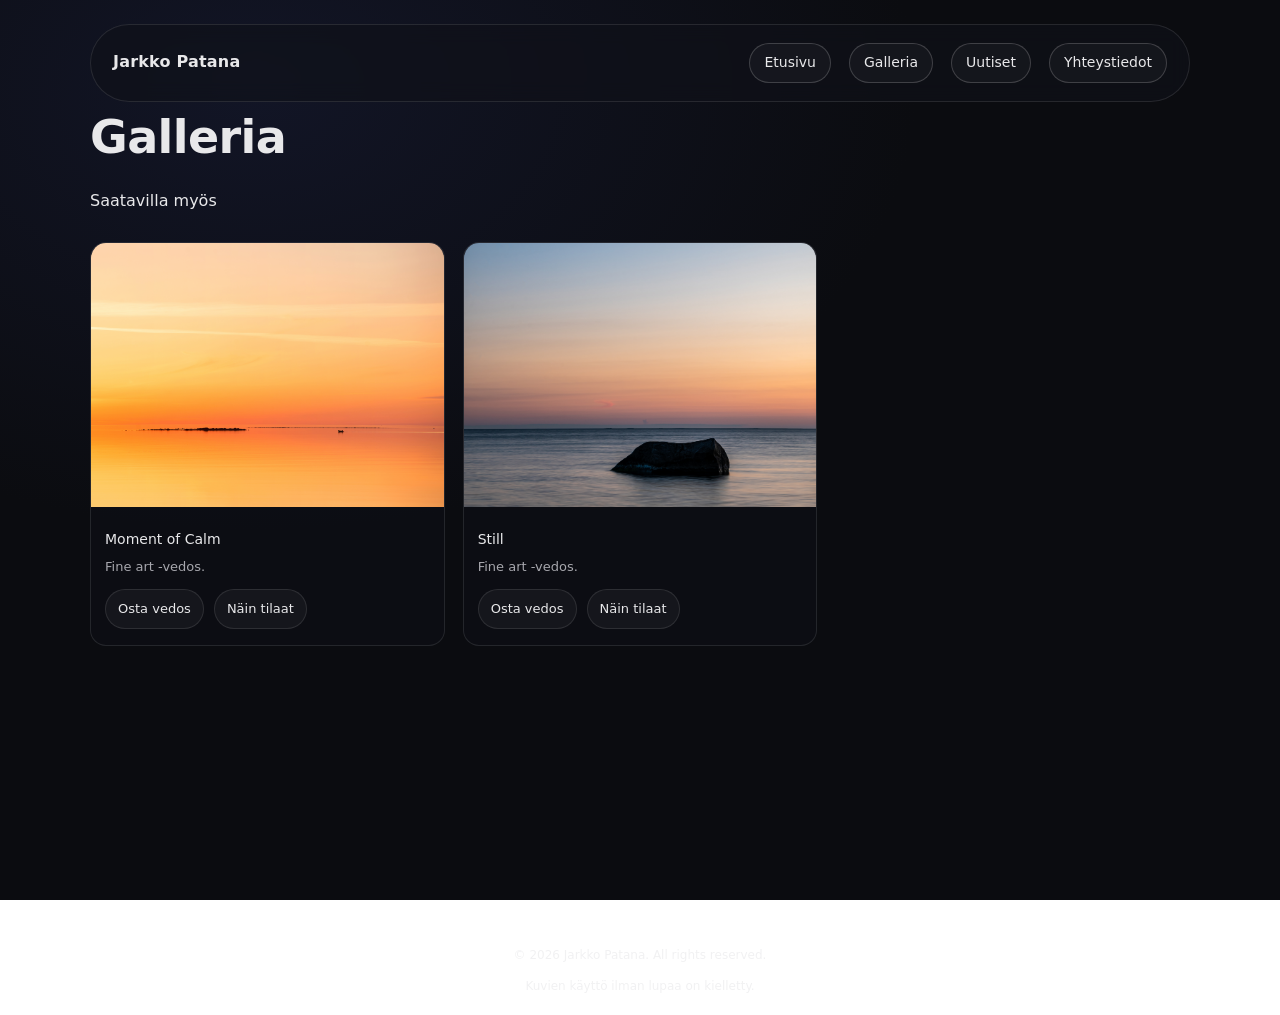
==== archive-fi.html @ 5d74955a "Update archive-fi.html" ====
<!doctype html>
<html lang="en">
<head>
  <link rel="stylesheet" href="styles.css">
  <meta charset="utf-8" />
  <meta name="viewport" content="width=device-width, initial-scale=1" />
  <title>Archive — Jarkko Patana</title>
  <meta name="description" content="Archive selection by Jarkko Patana." />
</head>

<body>
  <div class="container">

    <nav class="nav">
      <div class="brand">Jarkko Patana</div>
      <div class="menu">
        <a href="/index-fi.html">Etusivu</a>
        <a href="/archive-fi.html">Galleria</a>
        <a href="/uutiset.html">Uutiset</a>
        <a href="/contact-fi.html">Yhteystiedot</a>
      </div>
    </nav>

    <section class="section">
      <h1>Galleria</h1>
      <p>Saatavilla myös</p>

      <div class="grid">
        <article class="work">
<a href="/assets/archive-03.jpg" class="lightbox no-save">
  <img src="/assets/archive-03.jpg" alt="Archive 03">
</a>
          <div class="workmeta">
          <p class="worktitle">Moment of Calm</p>
            <p class="workdesc">Fine art -vedos.</p>
            <div class="actions">
              <a class="btn" href="https://docs.google.com/forms/d/e/1FAIpQLSe54Xe6Ayo9Ac7Ew7n4LpBbSAPEj3oTV5v3-NLpCziahSg8EQ/viewform?usp=dialog" target="_blank" rel="noreferrer">
  Osta vedos
</a>

              
  <a class="btn btn-ghost" href="#how-ordering-works">Näin tilaat</a>

      </div>
    </article>

    <article class="work">
    <a href="/assets/work-03.jpg" class="lightbox no-save">
  <img src="/assets/work-03.jpg" alt="Work 03">
</a>
      <div class="workmeta">
        <p class="worktitle">Still</p>
        <p class="workdesc">Fine art -vedos.</p>

<div class="actions">
  <a class="btn" href="https://docs.google.com/forms/d/e/1FAIpQLSdDf1m5AGue2J2q0FluYok-uowPSc6wvSZwdYSK16Ml3hQTvg/viewform?usp=dialog" target="_blank" rel="noreferrer">
  Osta vedos
</a>
  <a class="btn btn-ghost" href="#how-ordering-works">Näin tilaat</a>
</div>
          </div>
          </div>
        </article>
      </div>
    </section>
  <div id="close"></div>
    <section id="how-ordering-works" class="container order-info">
      <h3>Tietoa tilaamisesta</h3>
      <p class="order-close">
        <a class="btn btn-ghost" href="#close">Sulje</a>
      </p>

      <ol class="steps">
        <li><strong>Avaa tilauslomake.</strong> “Osta vedos” -painike vie Google-lomakkeelle, jossa teos on valmiiksi valittuna.</li>
        <li><strong>Täytä tietosi.</strong> Lisää nimesi, sähköpostiosoitteesi ja toimitusosoite (sekä mahdolliset lisätiedot).</li>
        <li><strong>Maksa tilaus.</strong> Lomakkeen lähettämisen jälkeen saat maksulinkin heti seuraavalla sivulla. Saat vielä erillisen viestin, kun vedos on lähetetty.</li>

      </ol>

      <div class="specs">
        <div><span>Koko</span><strong>25 × 30 cm</strong></div>
        <div><span>Paperi</span><strong>Premium matte</strong></div>
        <div><span>Kehys</span><strong>Kehystämätön</strong></div>
        <div><span>Hinta</span><strong>€49</strong></div>
      </div>

      <h3>Tiedonkeruu ja tietosuoja (lyhyesti)</h3>
      <p>
        Kerään tilausta varten vain tarpeelliset tiedot: nimi, sähköposti sekä toimitusosoite ja tilauksen sisältö.
        Tietoja käytetään ainoastaan tilauksen käsittelyyn, yhteydenpitoon ja toimitukseen.
      </p>
      <p>
        Maksu käsitellään <strong>Stripen</strong> kautta. En saa maksukorttitietojasi, vaan ne käsittelee Stripe maksun toteuttamiseksi.
        Google Forms -lomakkeen tiedot tallentuvat Google-tililleni tilauksen käsittelyä varten.
      </p>
      <p>
        Säilytän tilaustietoja vain niin kauan kuin on tarpeen tilauksen hoitamiseksi ja kirjanpidollisten velvoitteiden vuoksi.
        Voit pyytää tietojesi tarkastusta tai poistamista ottamalla yhteyttä.
      </p>

      <p class="order-note">
        Haluatko muita tuotteita? Laita sähköpostia:
        <a href="mailto:jarkkopatana.orders@gmail.com">jarkkopatana.orders@gmail.com</a>
      </p>
    </section>
    <div class="footer">

  </div>

  <!-- lightbox toimii jo indexistä, sama script käy täällä -->
  <div id="lightbox" style="display:none; position:fixed; inset:0; background:rgba(0,0,0,.9); align-items:center; justify-content:center; z-index:999;">
    <img id="lightbox-img" style="max-width:90%; max-height:90%;" />
  </div>

  <script>
    const lb = document.getElementById('lightbox');
    const lbImg = document.getElementById('lightbox-img');

    document.querySelectorAll('a.lightbox').forEach(link => {
      link.addEventListener('click', e => {
        e.preventDefault();
        lbImg.src = link.href;
        lb.style.display = 'flex';
      });
    });

    lb.addEventListener('click', () => {
      lb.style.display = 'none';
      lbImg.src = '';
    });
  </script>
  <footer class="site-footer">
  <p>© 2026 Jarkko Patana. All rights reserved.</p>
<p>Kuvien käyttö ilman lupaa on kielletty.</p>
</footer>
<script>
  document.addEventListener("contextmenu", function (e) {
    if (e.target.tagName === "IMG") {
      e.preventDefault();
    }
  });

  document.addEventListener("dragstart", function (e) {
    if (e.target.tagName === "IMG") {
      e.preventDefault();
    }
  });
</script>
<script>
  document.addEventListener("contextmenu", function (e) {
    if (e.target.closest(".no-save") || e.target.tagName === "IMG") {
      e.preventDefault();
    }
  });

  document.addEventListener("dragstart", function (e) {
    if (e.target.tagName === "IMG") {
      e.preventDefault();
    }
  });
</script>

</body>
</html>
---- styles.css ----
:root{
  --bg:#0b0c10;
  --panel:#10121a;
  --text:#e8e8ea;
  --muted:#a7a7ad;
  --line:rgba(255,255,255,.10);
  --radius:16px;
}

*{ box-sizing:border-box; }
html,body{ margin:0; padding:0; }
body{
  background: radial-gradient(1200px 800px at 20% 10%, #121526 0%, var(--bg) 55%) fixed;
  color:var(--text);
  font-family: ui-sans-serif, system-ui, -apple-system, Segoe UI, Roboto, Arial, sans-serif;
  line-height:1.55;
}

a{ color:var(--text); text-decoration:none; }
a:hover{ opacity:.85; }

.container{
  width:min(1100px, 92vw);
  margin:0 auto;
  padding:48px 0 80px;
}
.nav{
  display:flex;
  gap:18px;
  align-items:center;
  justify-content:space-between;
  padding:18px 22px;
  border:1px solid var(--line);
  background:rgba(16,18,26,.65);
  backdrop-filter: blur(10px);
  border-radius:999px;
}

.menu{
  display:flex;
  gap:18px; /* lisää väliä */
  align-items:center;
  font-size:14px;
  color:var(--muted);
}

/* nav-linkit nappulamaisiksi */
.menu a{
  padding:8px 14px;              /* isompi osuma-alue */
  border-radius:999px;
  border:1px solid rgba(255,255,255,.18);
  background:rgba(255,255,255,.03);
  font-weight:500;
  transition:
    background .15s ease,
    border-color .15s ease,
    transform .12s ease;
}

.menu a:hover{
  background:rgba(255,255,255,.08);
  border-color:rgba(255,255,255,.28);
  transform: translateY(-1px);   /* pieni “nousee” -fiilis */
}


.menu a:hover{
  background:rgba(255,255,255,.06);
  border-color:rgba(255,255,255,.15);
}

.navlinks a{
  padding:6px 12px;
  border-radius:999px;
  border:1px solid transparent;
  transition: background .15s ease, border-color .15s ease;
}

.navlinks a:hover{
  background:rgba(255,255,255,.06);
  border-color:rgba(255,255,255,.15);
}

.brand{
  font-weight:650;
  letter-spacing:.2px;
}

.navlinks a{
  padding:6px 12px;
  border-radius:999px;
  border:1px solid transparent;
  transition: background .15s ease, border-color .15s ease;
}

.navlinks a:hover{
  background:rgba(255,255,255,.06);
  border-color:rgba(255,255,255,.15);
}

.hero{
  background:
    linear-gradient(to right, rgba(0,0,0,0.75), rgba(0,0,0,0.2)),
    url("/assets/hero.jpg");
  background-size: cover;
  background-position: center;
  background-repeat: no-repeat;
  min-height: 70vh;
  display:flex;
  align-items:center;
  padding:60px;
}
.hero-content{
  display: flex;
  flex-direction: column;
  align-items: center;   /* keskittää alemman tekstin h1:n alle */
}

.hero-content h1{
  margin-bottom: 6px;    /* pieni, tyylikäs väli */
}

.hero-content p{
  margin-top: 6px;
  text-align: center;
  max-width: 52ch;     /* pakottaa 1–2 riviä desktopissa */
  white-space: normal; /* sallii rivittymisen */
}

.hero-buttons{ display:flex; gap:12px; flex-wrap:wrap; }

h1{
  margin:0 0 10px;
  font-size: clamp(28px, 4vw, 46px);
  letter-spacing:-.6px;
}

.lead{
  color:var(--muted);
  max-width:70ch;
  margin:0;
}

.grid{
  margin-top:28px;
  display:grid;
  grid-template-columns: repeat(12, 1fr);
  gap:18px;
}

.work{
  grid-column: span 4;
  border:1px solid var(--line);
  border-radius:var(--radius);
  overflow:hidden;
  background:rgba(16,18,26,.35);
  transition: transform .18s ease, border-color .18s ease;
}
.work:hover{
  transform: translateY(-3px);
  border-color: rgba(255,255,255,.18);
}

.work img{
  width:100%;
  display:block;
  aspect-ratio: 4/3;
  object-fit: cover;
  background:#0d0f16;
}

.workmeta{
  padding:14px 14px 16px;
}

.worktitle{
  margin:0 0 6px;
  font-size:14px;
  color:var(--text);
}

.workdesc{
  margin:0 0 12px;
  font-size:13px;
  color:var(--muted);
}

.actions{
  display:flex;
  gap:10px;
  flex-wrap:wrap;
}

.btn{
  display:inline-flex;
  align-items:center;
  justify-content:center;
  padding:9px 12px;
  border-radius:999px;
  border:1px solid var(--line);
  font-size:13px;
  color:var(--text);
  background:rgba(255,255,255,.04);
}
.btn:hover{ background:rgba(255,255,255,.07); }

.footer {
  margin-top: 120px;
  padding-bottom: 60px;
  display: flex;
  justify-content: center;
}


@media (max-width: 900px){
  .work{ grid-column: span 6; }
}
@media (max-width: 560px){
  .nav{
    border-radius:18px;
    flex-direction:column;
    align-items:flex-start;
  }

  .menu{
    width:100%;
    flex-wrap:wrap;     /* tärkein: saa rivittyä */
    gap:10px;           /* pienempi väli */
  }

  .menu a{
    padding:8px 12px;   /* vähän pienempi */
    font-size:13px;
    white-space:nowrap; /* pysyy nappina */
  }

  .work{ grid-column: span 12; }
}

.hero .hero-buttons{
  display:none !important;
}
/* --- Order form --- */
.order-form { margin-top: 18px; }

.form-grid{
  display:grid;
  grid-template-columns: repeat(2, minmax(0, 1fr));
  gap: 14px;
  max-width: 880px;
}

.field { display:flex; flex-direction:column; gap: 8px; }

.field label{
  font-size: 13px;
  color: rgba(255,255,255,0.75);
}

.field input,
.field textarea,
.field select{
  width: 100%;
  min-height: 44px;
  padding: 10px 12px;
  border-radius: 12px;
  border: 1px solid rgba(255,255,255,0.12);
  background: rgba(0,0,0,0.35);
  color: rgba(255,255,255,0.92);
  outline: none;
  box-shadow: 0 8px 24px rgba(0,0,0,0.25);
}

.field textarea{
  min-height: 92px;
  resize: vertical;
}

.field input::placeholder,
.field textarea::placeholder{
  color: rgba(255,255,255,0.35);
}

.field input:focus,
.field textarea:focus,
.field select:focus{
  border-color: rgba(255,255,255,0.28);
  background: rgba(0,0,0,0.45);
}

.span-2 { grid-column: span 2; }

.form-actions{
  margin-top: 16px;
  display:flex;
  align-items:center;
  gap: 14px;
  flex-wrap: wrap;
}

.form-hint{
  margin: 0;
  color: rgba(255,255,255,0.65);
  font-size: 13px;
}

/* Mobile: stack */
@media (max-width: 740px){
  .form-grid{ grid-template-columns: 1fr; }
  .span-2{ grid-column: auto; }
}
.order-note a{
  pointer-events:auto;
  cursor:pointer;
  text-decoration:underline;
}

@media (max-width: 560px){
  .hero{
    min-height:auto;
    padding:36px 18px;
    background-position:center;
  }
  .hero-content{ width:100%; }
  .hero-content h1{ font-size:28px; }
}

    min-height: auto;
    padding: 36px 18px;
    background-position: center;
  }

  .hero-content{
    width: 100%;
  }

  .hero-content h1{
    font-size: 28px;
  }
}.btn-ghost{
  background: transparent;
  border: 1px solid var(--line);
  opacity: .85;
}
.btn-ghost:hover{ opacity: 1; }

.order-info{
  margin-top: 70px;
  text-align: center;
  max-width: 820px;
}

.steps{
  margin: 18px auto 22px;
  padding-left: 18px;
  text-align: left;
  max-width: 720px;
  color: var(--muted);
  line-height: 1.7;
}
.steps strong{ color: var(--text); }

.specs{
  margin: 18px auto 10px;
  display: grid;
  grid-template-columns: repeat(4, minmax(0,1fr));
  gap: 12px;
  max-width: 820px;
}
.specs div{
  border: 1px solid var(--line);
  border-radius: var(--radius);
  padding: 12px;
  background: rgba(16,18,26,.35);
}
.specs span{
  display:block;
  font-size: 12px;
  color: var(--muted);
  margin-bottom: 6px;
}
.order-note{
  margin-top: 14px;
  color: var(--muted);
}

@media (max-width: 700px){
  .specs{ grid-template-columns: repeat(2, minmax(0,1fr)); }
}

.order-close { margin: 14px 0 0; text-align: center; }
.order-info {
  display: none;
}

.order-info:target {
  display: block;
}

.order-info { display: none; }
.order-info:target { display: block; }
}
@media (max-width: 600px){
  .hero-content p{
    max-width: 90%;
  }
}

.company-details {
  margin-top: 3rem;
  font-size: 0.85rem;
  color: #777;
}

.company-details h3 {
  font-size: 0.9rem;
  font-weight: normal;
  margin-bottom: 0.5rem;
}

.navlinks a.active{
  border-color:rgba(255,255,255,.25);
  background:rgba(255,255,255,.08);
}
.nav{
  margin-top:-24px;
}

.site-footer {
  text-align: center;
  font-size: 12px;
  opacity: 0.6;
  margin: 40px 0 20px;
  font-family: inherit;
}
img {
  -webkit-user-drag: none;
  user-select: none;
  -webkit-user-select: none;
  -ms-user-select: none;
  pointer-events: auto;
}
img {
  -webkit-user-drag: none;
  user-select: none;
  -webkit-user-select: none;
  -ms-user-select: none;
}

/* kuvakontille luokka */
.no-save {
  position: relative;
  display: inline-block;
}

/* läpinäkyvä “kilpi” kuvan päälle */
.no-save::after {
  content: "";
  position: absolute;
  inset: 0;
  background: transparent;
}

img {
  -webkit-touch-callout: none;   /* iOS: estää pitkäpainallus-valikon */
  -webkit-user-select: none;
  user-select: none;
}
.hero {
  pointer-events: none;
}
.no-save {
  position: relative;
  display: inline-block;
}

.no-save::after {
  content: "";
  position: absolute;
  inset: 0;
  background: transparent;
  pointer-events: auto; /* tämä on nyt TÄRKEÄ */
}
#how-ordering-works {
  width: 100%;
  max-width: 720px;
  margin: 6rem auto;
}

.order-info {
  display: block;
}
.order-info { display: none; }
.order-info:target { display: block; }
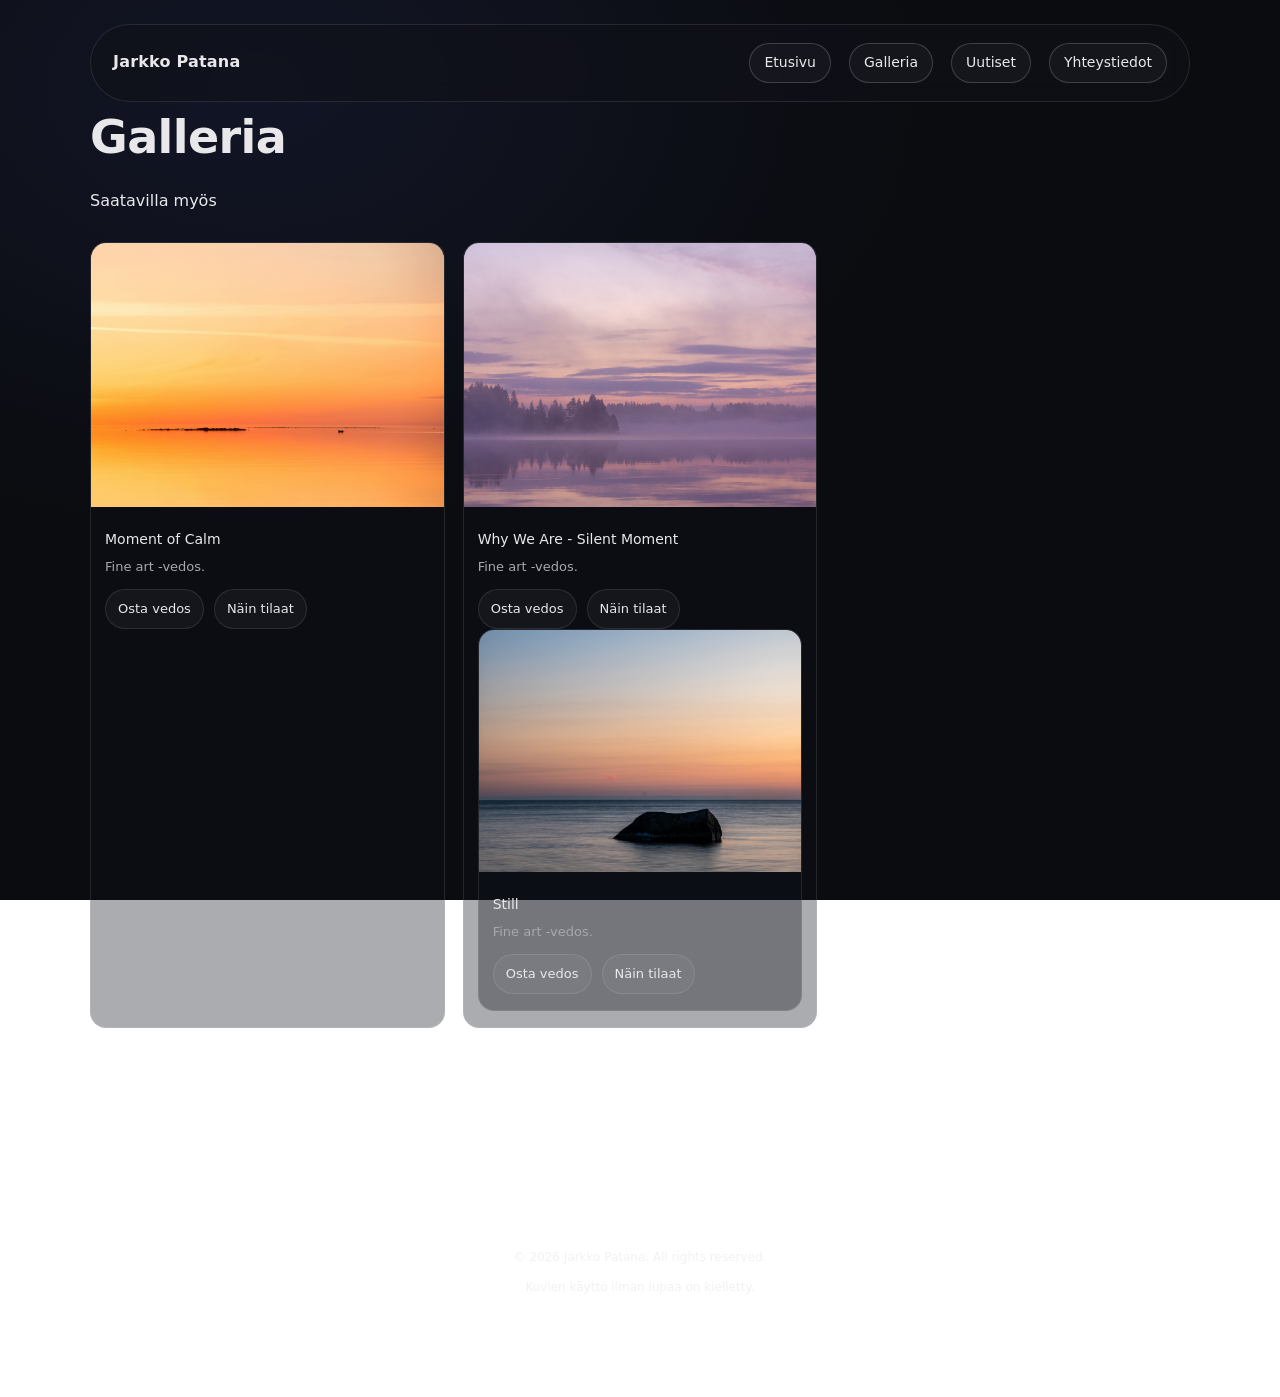
==== commit 5157a481: "Update archive-fi.html" ====
--- a/archive-fi.html
+++ b/archive-fi.html
@@ -44,6 +44,20 @@
       </div>
     </article>
 
+    <article class="work">
+     <a href="/assets/work-02.jpg" class="lightbox no-save">
+  <img src="/assets/work-02.jpg" alt="Work 02">
+</a>
+      <div class="workmeta">
+        <p class="worktitle">Why We Are - Silent Moment</p>
+       <p class="workdesc">Fine art -vedos.</p>
+
+<div class="actions">
+  <a class="btn" href="https://docs.google.com/forms/d/e/1FAIpQLSfuwUVh_MdOcvD6-tQV0RSF745HGgQ5cIeVcPpRJcd8yWlexg/viewform?usp=dialog" target="_blank" rel="noreferrer">
+  Osta vedos
+</a>
+  <a class="btn btn-ghost" href="#how-ordering-works">Näin tilaat</a>
+</div>
     <article class="work">
     <a href="/assets/work-03.jpg" class="lightbox no-save">
   <img src="/assets/work-03.jpg" alt="Work 03">
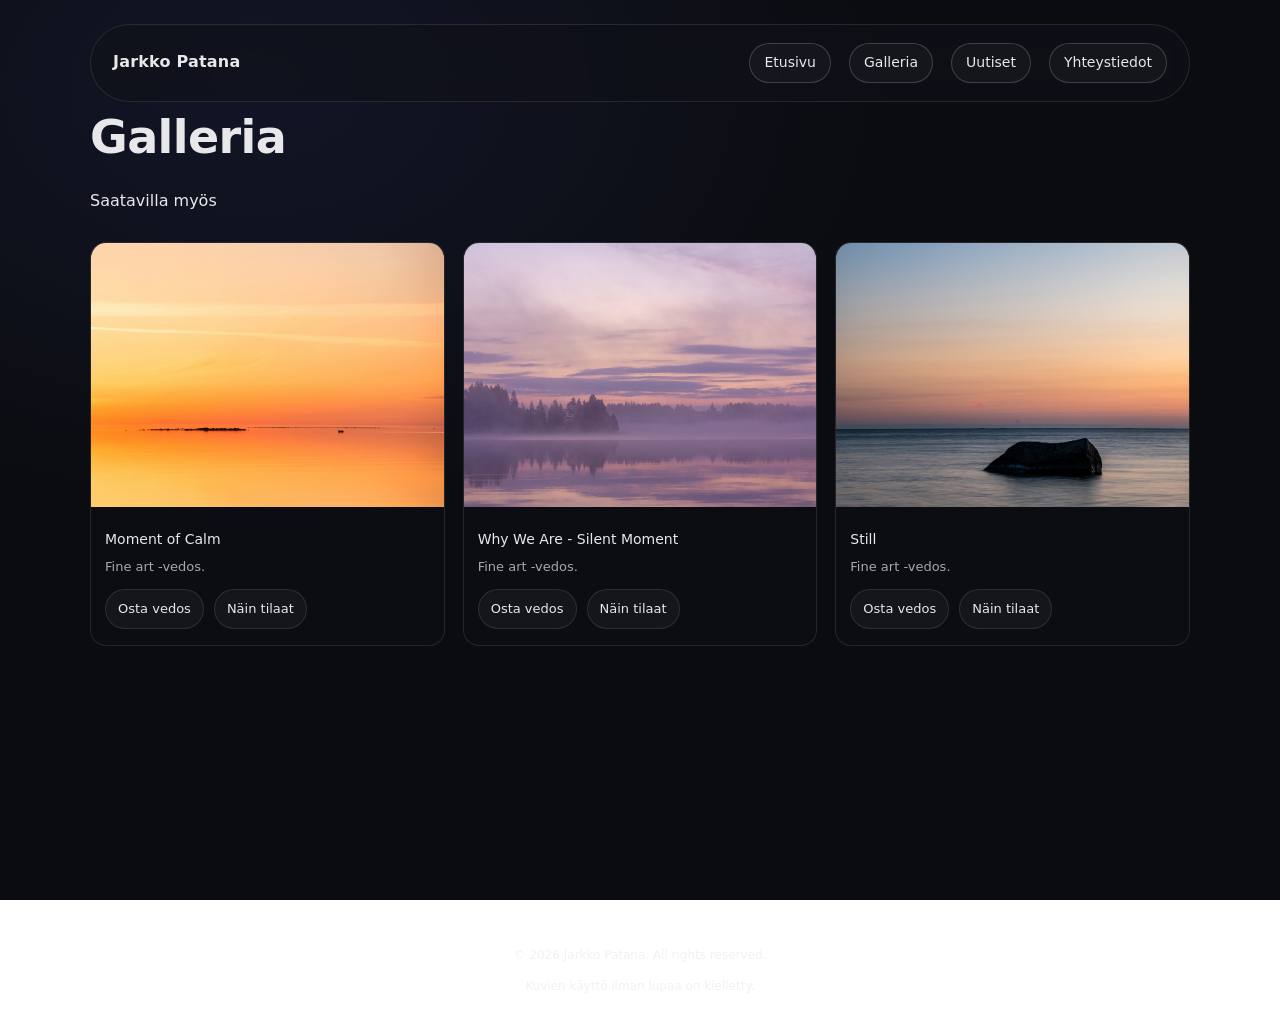
==== commit 2898f61d: "Update archive-fi.html" ====
--- a/archive-fi.html
+++ b/archive-fi.html
@@ -58,7 +58,9 @@
 </a>
   <a class="btn btn-ghost" href="#how-ordering-works">Näin tilaat</a>
 </div>
-    <article class="work">
+    </div>
+    </article>
+        <article class="work">
     <a href="/assets/work-03.jpg" class="lightbox no-save">
   <img src="/assets/work-03.jpg" alt="Work 03">
 </a>
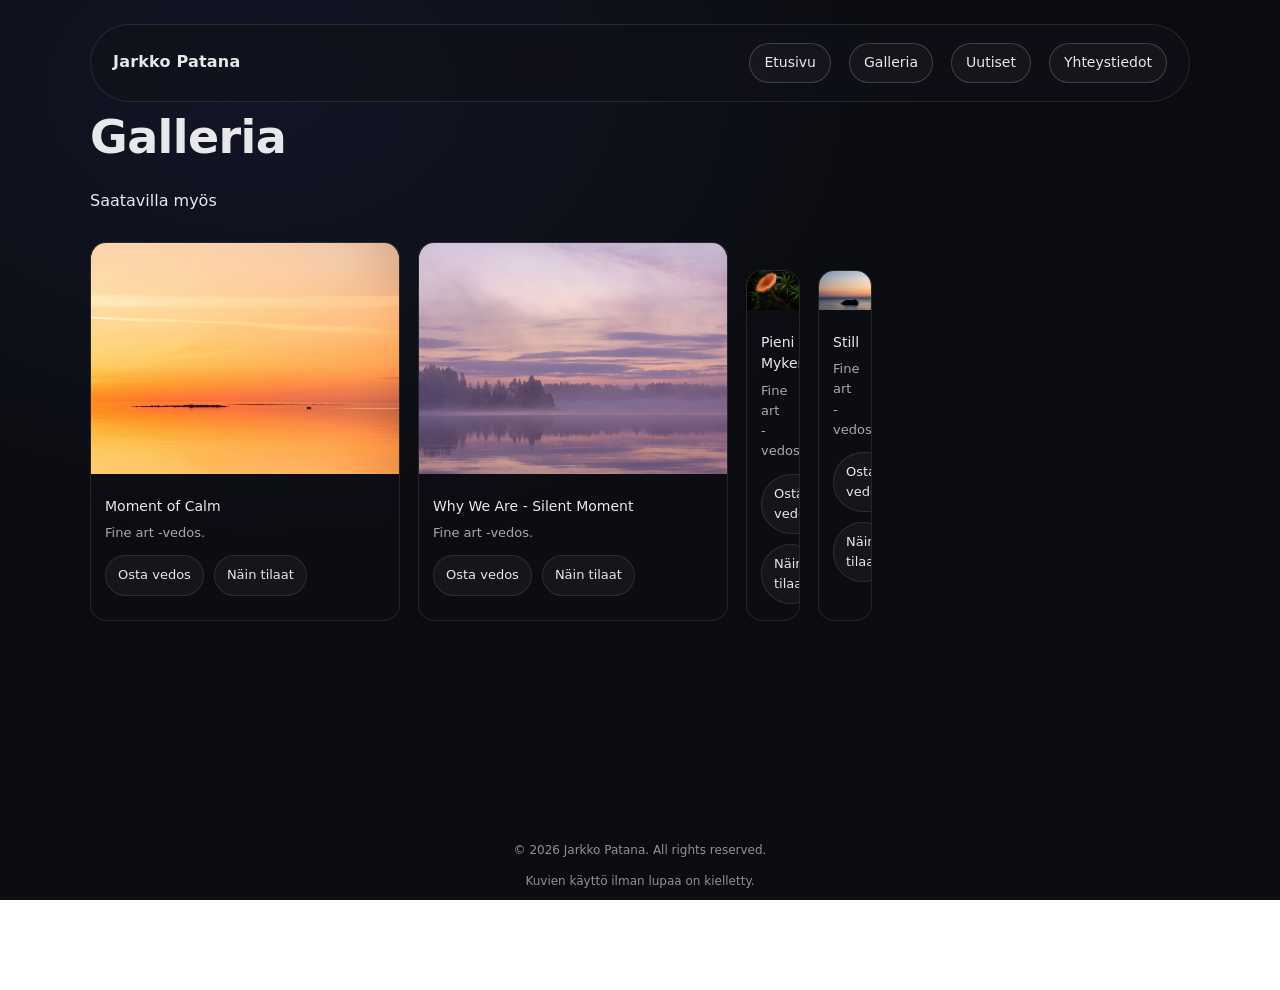
==== commit 90c6c96c: "Update archive-fi.html" ====
--- a/archive-fi.html
+++ b/archive-fi.html
@@ -59,6 +59,27 @@
   <a class="btn btn-ghost" href="#how-ordering-works">Näin tilaat</a>
 </div>
     </div>
+    </article>
+  <div class="grid">
+    <article class="work">
+<a href="/assets/work-01.jpg" class="lightbox no-save">
+  <img src="/assets/work-01.jpg" alt="Work 01" />
+</a>
+
+      <div class="workmeta">
+        <p class="worktitle">Pieni Mykeröiseni</p>
+        <p class="workdesc">Fine art -vedos.</p>
+<div class="actions">
+<a class="btn" href="https://docs.google.com/forms/d/e/1FAIpQLSe369PHEsGIjmf59xC2f8kPng5J0Iv1zT8rDDj7OmrHcHsIFQ/viewform?usp=dialog" target="_blank" rel="noreferrer">
+  Osta vedos
+</a>
+
+
+  <a class="btn btn-ghost" href="#how-ordering-works">Näin tilaat</a>
+</div>
+
+
+      </div>
     </article>
         <article class="work">
     <a href="/assets/work-03.jpg" class="lightbox no-save">
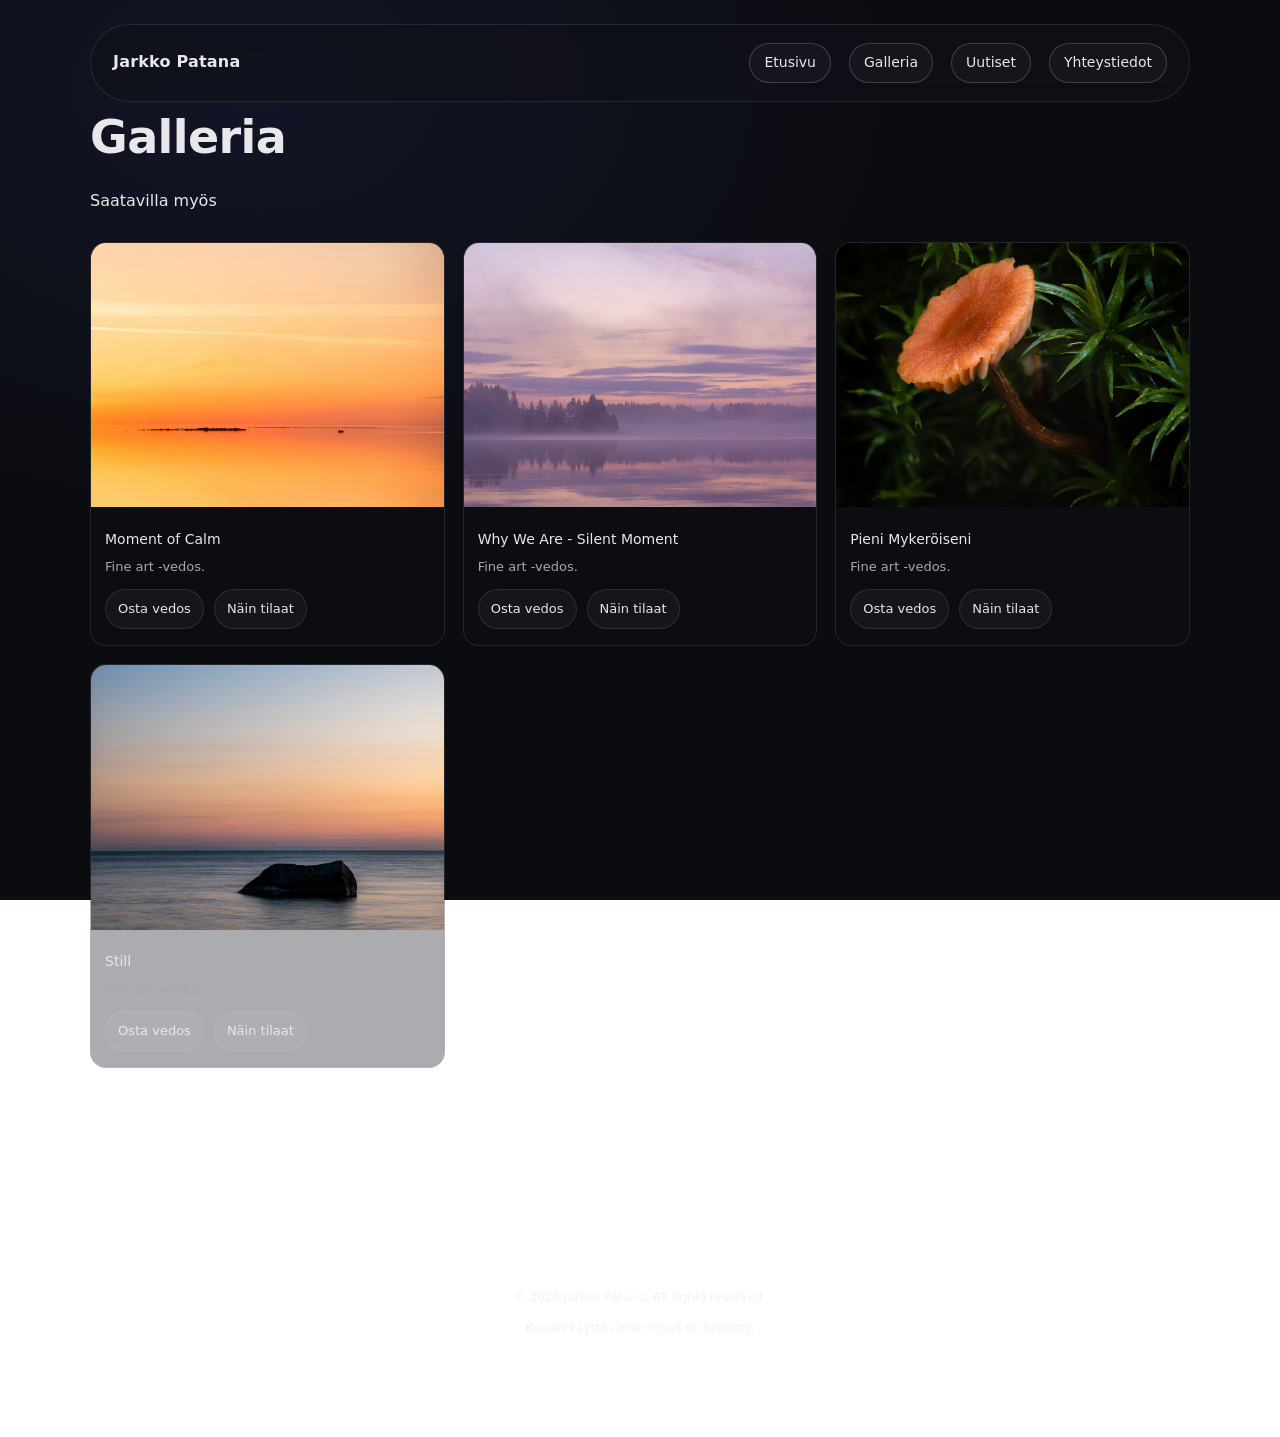
==== commit ffe78e00: "Update archive-fi.html" ====
--- a/archive-fi.html
+++ b/archive-fi.html
@@ -25,80 +25,65 @@
       <h1>Galleria</h1>
       <p>Saatavilla myös</p>
 
-      <div class="grid">
-        <article class="work">
-<a href="/assets/archive-03.jpg" class="lightbox no-save">
-  <img src="/assets/archive-03.jpg" alt="Archive 03">
-</a>
-          <div class="workmeta">
-          <p class="worktitle">Moment of Calm</p>
-            <p class="workdesc">Fine art -vedos.</p>
-            <div class="actions">
-              <a class="btn" href="https://docs.google.com/forms/d/e/1FAIpQLSe54Xe6Ayo9Ac7Ew7n4LpBbSAPEj3oTV5v3-NLpCziahSg8EQ/viewform?usp=dialog" target="_blank" rel="noreferrer">
-  Osta vedos
-</a>
+   <div class="grid">
 
-              
-  <a class="btn btn-ghost" href="#how-ordering-works">Näin tilaat</a>
+  <article class="work">
+    <a href="/assets/archive-03.jpg" class="lightbox no-save">
+      <img src="/assets/archive-03.jpg" alt="Archive 03">
+    </a>
+    <div class="workmeta">
+      <p class="worktitle">Moment of Calm</p>
+      <p class="workdesc">Fine art -vedos.</p>
+      <div class="actions">
+        <a class="btn" href="https://docs.google.com/forms/d/e/1FAIpQLSe54Xe6Ayo9Ac7Ew7n4LpBbSAPEj3oTV5v3-NLpCziahSg8EQ/viewform?usp=dialog" target="_blank" rel="noreferrer">Osta vedos</a>
+        <a class="btn btn-ghost" href="#how-ordering-works">Näin tilaat</a>
+      </div>
+    </div>
+  </article>
 
+  <article class="work">
+    <a href="/assets/work-02.jpg" class="lightbox no-save">
+      <img src="/assets/work-02.jpg" alt="Work 02">
+    </a>
+    <div class="workmeta">
+      <p class="worktitle">Why We Are - Silent Moment</p>
+      <p class="workdesc">Fine art -vedos.</p>
+      <div class="actions">
+        <a class="btn" href="https://docs.google.com/forms/d/e/1FAIpQLSfuwUVh_MdOcvD6-tQV0RSF745HGgQ5cIeVcPpRJcd8yWlexg/viewform?usp=dialog" target="_blank" rel="noreferrer">Osta vedos</a>
+        <a class="btn btn-ghost" href="#how-ordering-works">Näin tilaat</a>
       </div>
-    </article>
+    </div>
+  </article>
 
-    <article class="work">
-     <a href="/assets/work-02.jpg" class="lightbox no-save">
-  <img src="/assets/work-02.jpg" alt="Work 02">
-</a>
-      <div class="workmeta">
-        <p class="worktitle">Why We Are - Silent Moment</p>
-       <p class="workdesc">Fine art -vedos.</p>
+  <article class="work">
+    <a href="/assets/work-01.jpg" class="lightbox no-save">
+      <img src="/assets/work-01.jpg" alt="Work 01">
+    </a>
+    <div class="workmeta">
+      <p class="worktitle">Pieni Mykeröiseni</p>
+      <p class="workdesc">Fine art -vedos.</p>
+      <div class="actions">
+        <a class="btn" href="https://docs.google.com/forms/d/e/1FAIpQLSe369PHEsGIjmf59xC2f8kPng5J0Iv1zT8rDDj7OmrHcHsIFQ/viewform?usp=dialog" target="_blank" rel="noreferrer">Osta vedos</a>
+        <a class="btn btn-ghost" href="#how-ordering-works">Näin tilaat</a>
+      </div>
+    </div>
+  </article>
 
-<div class="actions">
-  <a class="btn" href="https://docs.google.com/forms/d/e/1FAIpQLSfuwUVh_MdOcvD6-tQV0RSF745HGgQ5cIeVcPpRJcd8yWlexg/viewform?usp=dialog" target="_blank" rel="noreferrer">
-  Osta vedos
-</a>
-  <a class="btn btn-ghost" href="#how-ordering-works">Näin tilaat</a>
+  <article class="work">
+    <a href="/assets/work-03.jpg" class="lightbox no-save">
+      <img src="/assets/work-03.jpg" alt="Work 03">
+    </a>
+    <div class="workmeta">
+      <p class="worktitle">Still</p>
+      <p class="workdesc">Fine art -vedos.</p>
+      <div class="actions">
+        <a class="btn" href="https://docs.google.com/forms/d/e/1FAIpQLSdDf1m5AGue2J2q0FluYok-uowPSc6wvSZwdYSK16Ml3hQTvg/viewform?usp=dialog" target="_blank" rel="noreferrer">Osta vedos</a>
+        <a class="btn btn-ghost" href="#how-ordering-works">Näin tilaat</a>
+      </div>
+    </div>
+  </article>
+
 </div>
-    </div>
-    </article>
-  <div class="grid">
-    <article class="work">
-<a href="/assets/work-01.jpg" class="lightbox no-save">
-  <img src="/assets/work-01.jpg" alt="Work 01" />
-</a>
-
-      <div class="workmeta">
-        <p class="worktitle">Pieni Mykeröiseni</p>
-        <p class="workdesc">Fine art -vedos.</p>
-<div class="actions">
-<a class="btn" href="https://docs.google.com/forms/d/e/1FAIpQLSe369PHEsGIjmf59xC2f8kPng5J0Iv1zT8rDDj7OmrHcHsIFQ/viewform?usp=dialog" target="_blank" rel="noreferrer">
-  Osta vedos
-</a>
-
-
-  <a class="btn btn-ghost" href="#how-ordering-works">Näin tilaat</a>
-</div>
-
-
-      </div>
-    </article>
-        <article class="work">
-    <a href="/assets/work-03.jpg" class="lightbox no-save">
-  <img src="/assets/work-03.jpg" alt="Work 03">
-</a>
-      <div class="workmeta">
-        <p class="worktitle">Still</p>
-        <p class="workdesc">Fine art -vedos.</p>
-
-<div class="actions">
-  <a class="btn" href="https://docs.google.com/forms/d/e/1FAIpQLSdDf1m5AGue2J2q0FluYok-uowPSc6wvSZwdYSK16Ml3hQTvg/viewform?usp=dialog" target="_blank" rel="noreferrer">
-  Osta vedos
-</a>
-  <a class="btn btn-ghost" href="#how-ordering-works">Näin tilaat</a>
-</div>
-          </div>
-          </div>
-        </article>
-      </div>
     </section>
   <div id="close"></div>
     <section id="how-ordering-works" class="container order-info">
--- a/styles.css
+++ b/styles.css
@@ -492,4 +492,8 @@
 }
 .order-info { display: none; }
 .order-info:target { display: block; }
-
+.works {
+  display: grid;
+  grid-template-columns: repeat(auto-fill, minmax(320px, 1fr));
+  gap: 24px;
+}
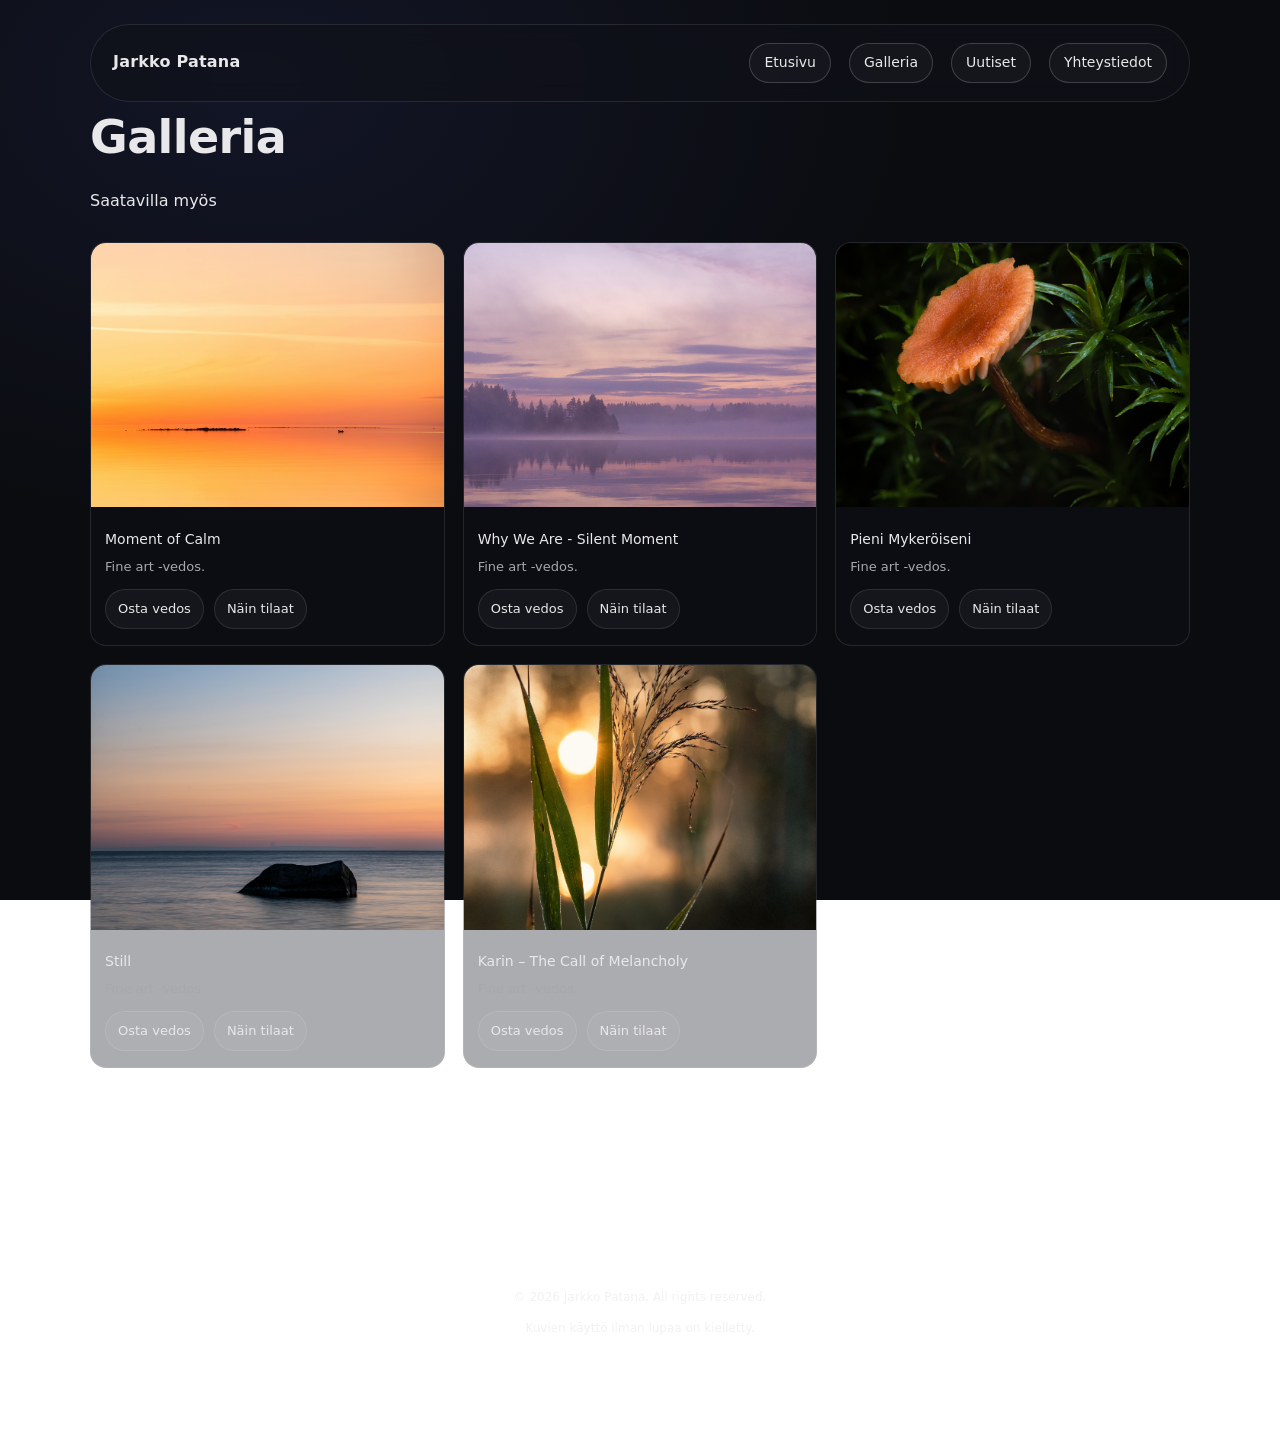
==== commit 0ba3a0a8: "Update archive-fi.html" ====
--- a/archive-fi.html
+++ b/archive-fi.html
@@ -83,6 +83,19 @@
     </div>
   </article>
 
+     <article class="work">
+  <a href="/assets/Work-04.jpg" class="lightbox no-save">
+    <img src="/assets/Work-04.jpg" alt="Work 04">
+  </a>
+  <div class="workmeta">
+    <p class="worktitle">Karin – The Call of Melancholy</p>
+    <p class="workdesc">Fine art -vedos.</p>
+    <div class="actions">
+      <a class="btn" href="https://docs.google.com/forms/d/e/1FAIpQLSc4fUwlo1vpWtLs1hHBwOTk9ZFuM2kkSeK4hD7WcGqLuKM6gg/viewform?usp=dialog" target="_blank" rel="noreferrer">Osta vedos</a>
+      <a class="btn btn-ghost" href="#how-ordering-works">Näin tilaat</a>
+    </div>
+  </div>
+</article>
 </div>
     </section>
   <div id="close"></div>
--- a/styles.css
+++ b/styles.css
@@ -497,3 +497,18 @@
   grid-template-columns: repeat(auto-fill, minmax(320px, 1fr));
   gap: 24px;
 }
+.featured,
+.featured-work{
+  max-width: 520px;
+  margin: 0 auto;
+}
+
+.featured-work img{
+  width:100%;
+  height:auto;
+  border-radius:18px;
+  display:block;
+}
+main {
+  min-height: calc(100vh - 220px);
+}
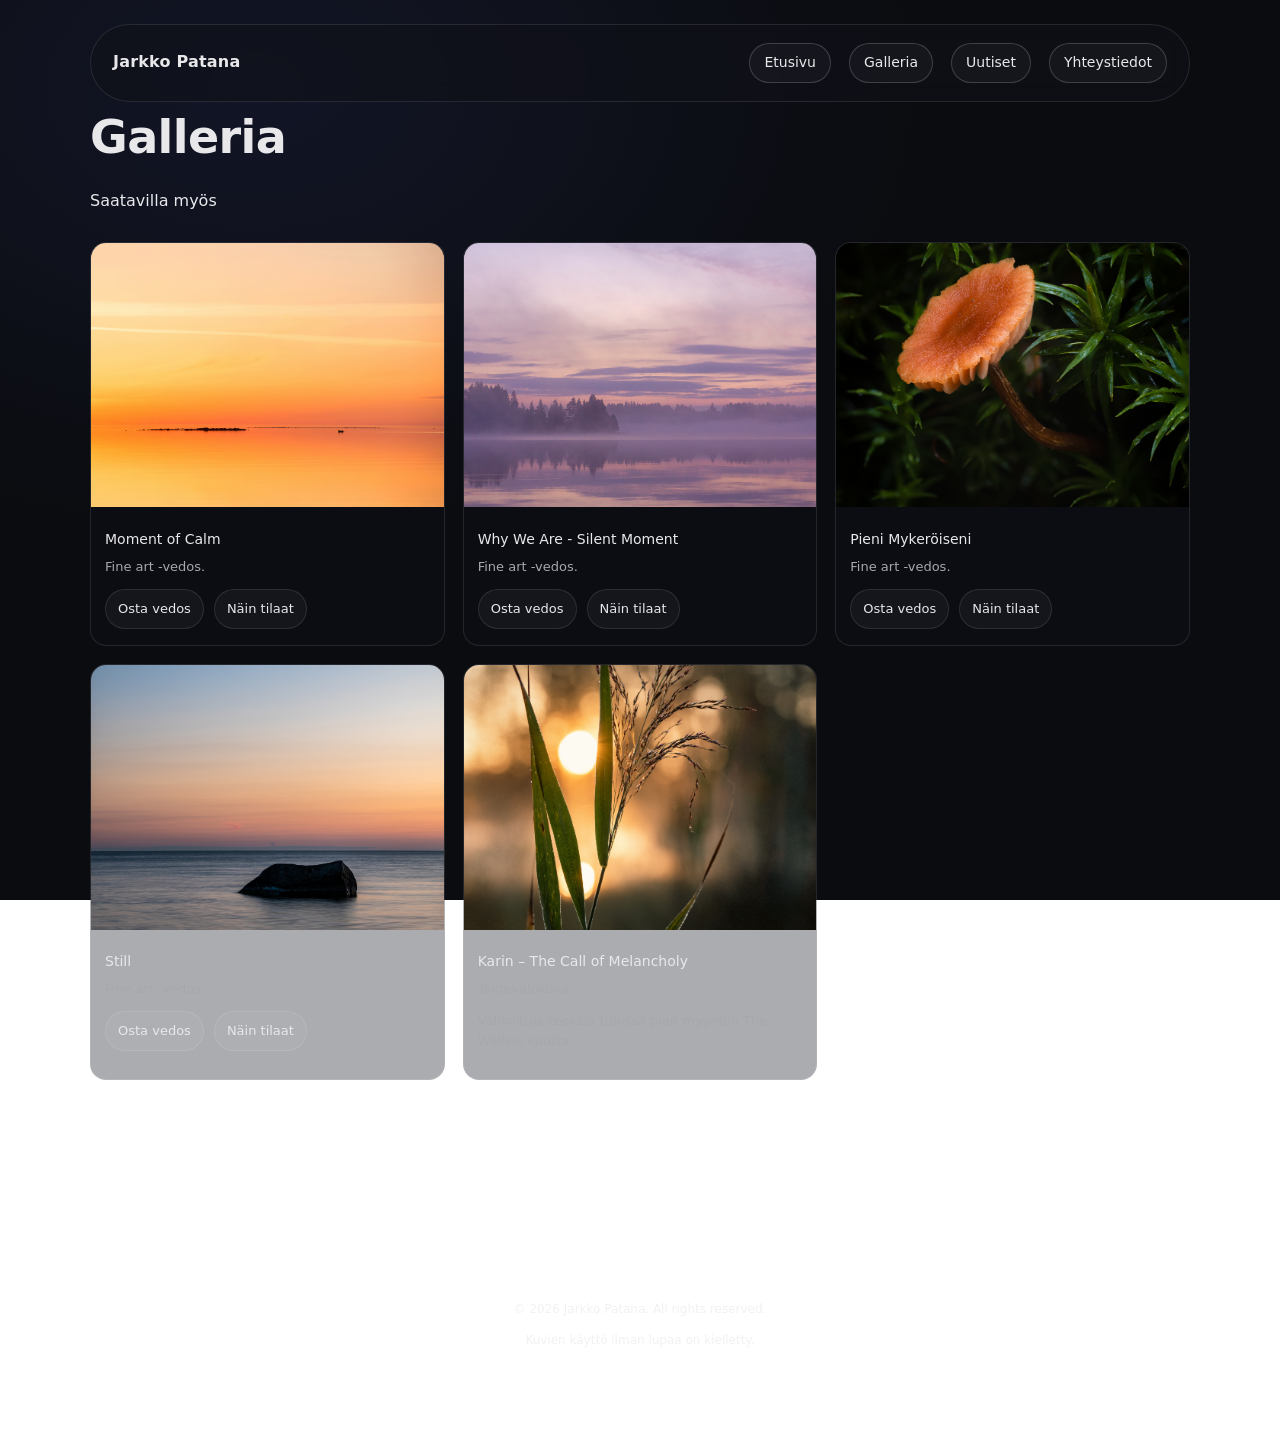
==== commit 168f8505: "Update archive-fi.html" ====
--- a/archive-fi.html
+++ b/archive-fi.html
@@ -83,19 +83,23 @@
     </div>
   </article>
 
-     <article class="work">
+
+<article class="work">
   <a href="/assets/Work-04.jpg" class="lightbox no-save">
-    <img src="/assets/Work-04.jpg" alt="Work 04">
+    <img src="/assets/Work-04.jpg"
+         alt="Karin – The Call of Melancholy">
   </a>
+
   <div class="workmeta">
     <p class="worktitle">Karin – The Call of Melancholy</p>
-    <p class="workdesc">Fine art -vedos.</p>
-    <div class="actions">
-      <a class="btn" href="https://docs.google.com/forms/d/e/1FAIpQLSc4fUwlo1vpWtLs1hHBwOTk9ZFuM2kkSeK4hD7WcGqLuKM6gg/viewform?usp=dialog" target="_blank" rel="noreferrer">Osta vedos</a>
-      <a class="btn btn-ghost" href="#how-ordering-works">Näin tilaat</a>
-    </div>
+    <p class="workdesc">Taidevalokuva.</p>
+    <p class="workdesc">
+      Valikoituja teoksia tulossa pian myyntiin
+      The Wallsin kautta.
+    </p>
   </div>
 </article>
+
 </div>
     </section>
   <div id="close"></div>
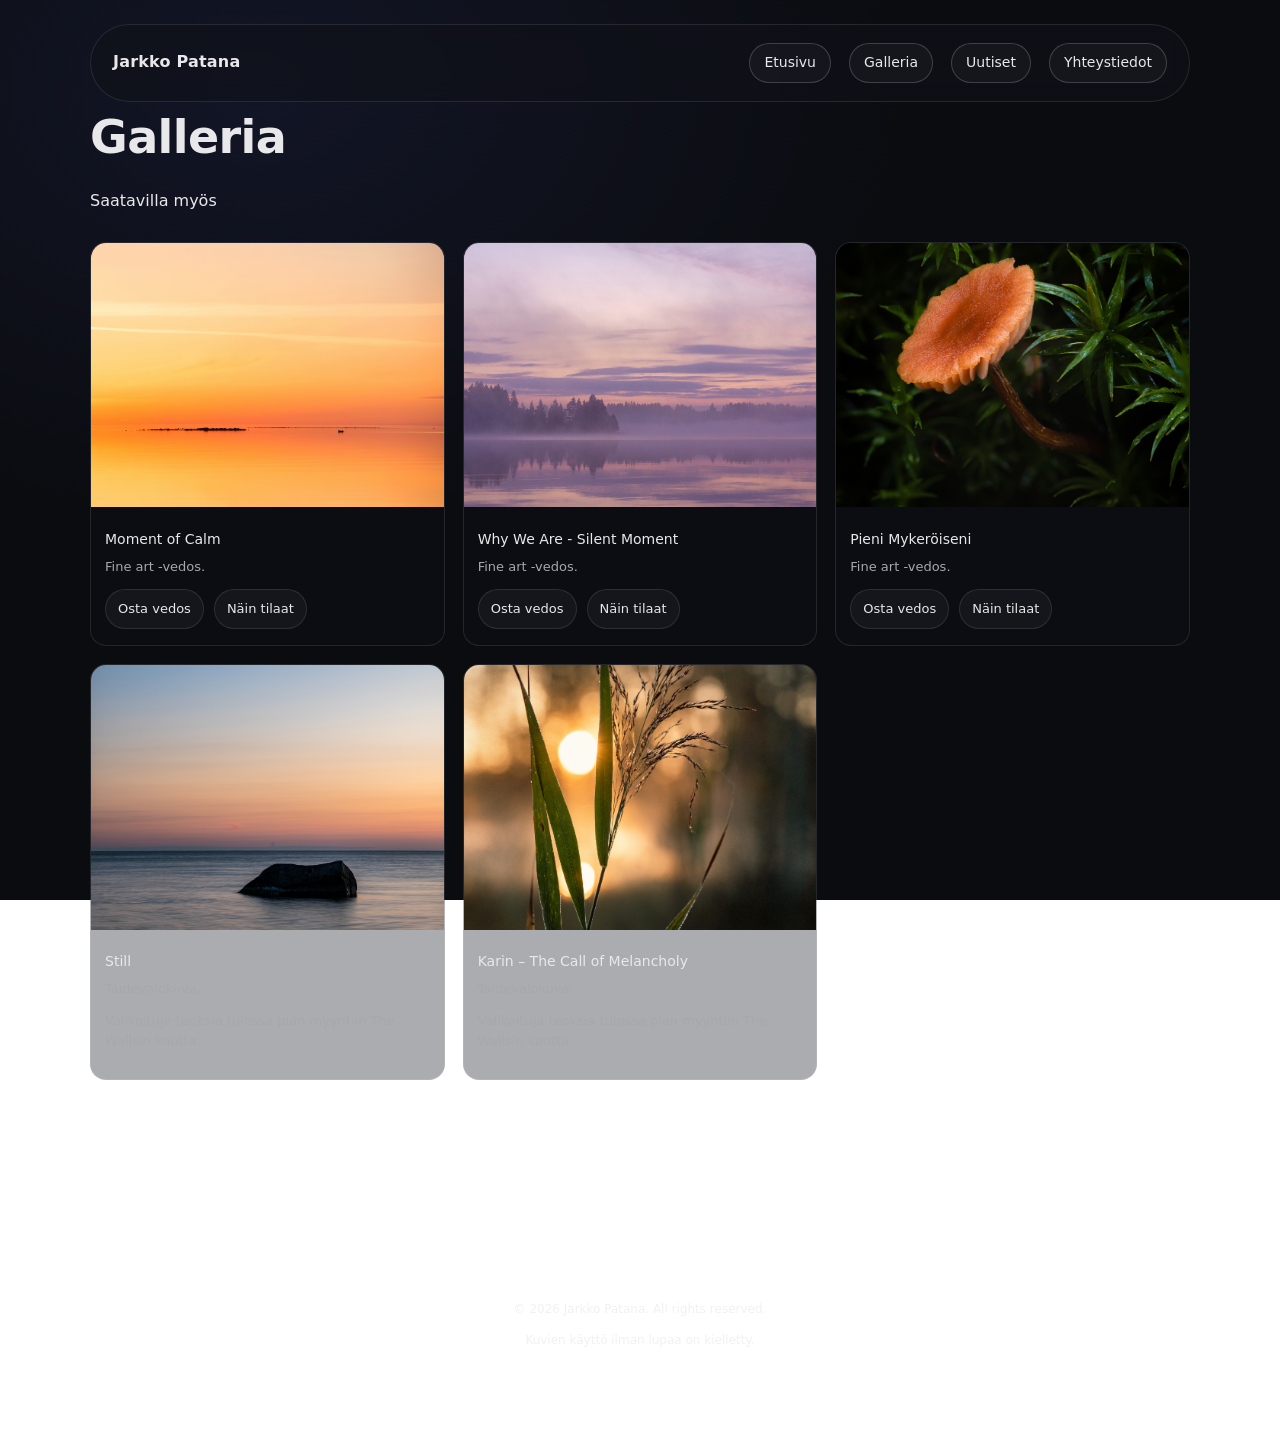
==== commit dabc8d58: "Update archive-fi.html" ====
--- a/archive-fi.html
+++ b/archive-fi.html
@@ -69,19 +69,22 @@
     </div>
   </article>
 
-  <article class="work">
-    <a href="/assets/work-03.jpg" class="lightbox no-save">
-      <img src="/assets/work-03.jpg" alt="Work 03">
-    </a>
-    <div class="workmeta">
-      <p class="worktitle">Still</p>
-      <p class="workdesc">Fine art -vedos.</p>
-      <div class="actions">
-        <a class="btn" href="https://docs.google.com/forms/d/e/1FAIpQLSdDf1m5AGue2J2q0FluYok-uowPSc6wvSZwdYSK16Ml3hQTvg/viewform?usp=dialog" target="_blank" rel="noreferrer">Osta vedos</a>
-        <a class="btn btn-ghost" href="#how-ordering-works">Näin tilaat</a>
-      </div>
-    </div>
-  </article>
+
+<article class="work">
+  <a href="/assets/work-03.jpg" class="lightbox no-save">
+    <img src="/assets/work-03.jpg" alt="Still">
+  </a>
+
+  <div class="workmeta">
+    <p class="worktitle">Still</p>
+    <p class="workdesc">Taidevalokuva.</p>
+    <p class="workdesc">
+      Valikoituja teoksia tulossa pian myyntiin
+      The Wallsin kautta.
+    </p>
+  </div>
+</article>
+
 
 
 <article class="work">
